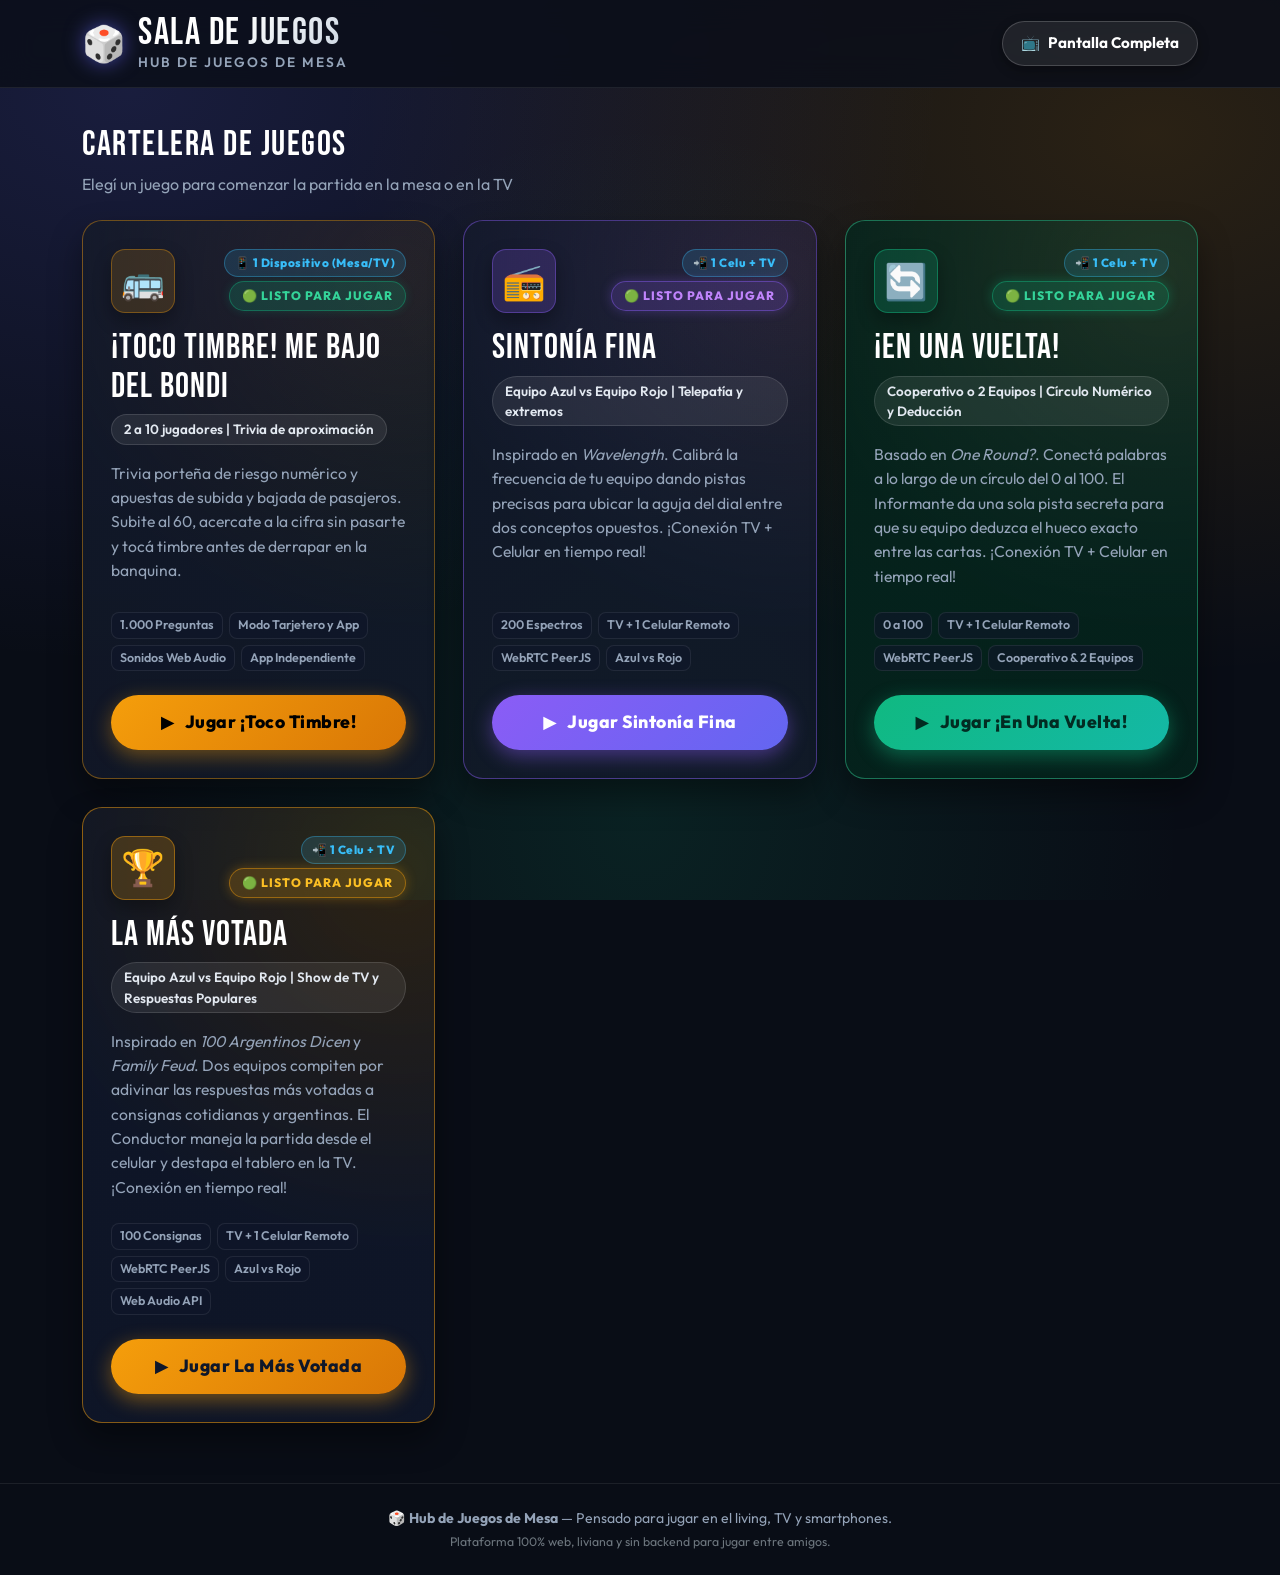
==== index.html @ 9febb474 "Agregar juego La Mas Votada al Hub" ====
<!DOCTYPE html>
<html lang="es">
<head>
  <meta charset="UTF-8">
  <meta name="viewport" content="width=device-width, initial-scale=1.0">
  <meta name="theme-color" content="#090d16">
  <meta name="description" content="Hub de Juegos de Mesa Digitales para jugar entre amigos y en pantalla de TV.">
  <title>🎲 Sala de Juegos | Hub de Juegos de Mesa</title>

  <!-- Google Fonts -->
  <link rel="preconnect" href="https://fonts.googleapis.com">
  <link rel="preconnect" href="https://fonts.gstatic.com" crossorigin>
  <link href="https://fonts.googleapis.com/css2?family=Bebas+Neue&family=Outfit:wght@400;500;600;700;800&display=swap" rel="stylesheet">

  <!-- Bootstrap 5.3 CSS -->
  <link href="https://cdn.jsdelivr.net/npm/bootstrap@5.3.3/dist/css/bootstrap.min.css" rel="stylesheet">

  <!-- Estilos del Hub -->
  <link rel="stylesheet" href="css/hub.css">
</head>
<body>

  <!-- ====================================================================
       BARRA SUPERIOR / LIVING TV HEADER
       ==================================================================== -->
  <header class="hub-header">
    <div class="container d-flex justify-content-between align-items-center">
      <div class="hub-brand">
        <span class="hub-brand-icon">🎲</span>
        <div>
          <h1 class="hub-title">SALA DE JUEGOS</h1>
          <p class="hub-subtitle">Hub de Juegos de Mesa</p>
        </div>
      </div>

      <div class="d-flex align-items-center gap-2">
        <button type="button" class="btn-tv-fullscreen" id="btnToggleFullscreen" title="Alternar Pantalla Completa para TV">
          <span id="fsIcon">📺</span>
          <span id="fsLabel" class="d-none d-sm-inline">Pantalla Completa</span>
        </button>
      </div>
    </div>
  </header>

  <!-- ====================================================================
       CONTENIDO PRINCIPAL
       ==================================================================== -->
  <main class="container">

    <!-- GRILLA DE JUEGOS (CARTELERA) -->
    <section class="games-section" aria-labelledby="gamesSectionTitle">
      <div class="section-header d-flex justify-content-between align-items-end">
        <div>
          <h2 class="section-title" id="gamesSectionTitle">CARTELERA DE JUEGOS</h2>
          <p class="section-subtitle">Elegí un juego para comenzar la partida en la mesa o en la TV</p>
        </div>
      </div>

      <div class="games-grid">
        <!-- TARJETA 1 (ACTIVO): ¡TOCO TIMBRE! -->
        <article class="game-card card-active">
          <div class="game-card-top">
            <div class="game-icon-badge" style="background: rgba(245, 158, 11, 0.15); border-color: rgba(245, 158, 11, 0.35);">
              🚌
            </div>
            <div class="d-flex flex-column align-items-end gap-1">
              <span class="modality-badge">📱 1 Dispositivo (Mesa/TV)</span>
              <span class="status-badge available">🟢 Listo para jugar</span>
            </div>
          </div>

          <h3 class="game-title">¡TOCO TIMBRE! ME BAJO DEL BONDI</h3>
          
          <div>
            <span class="game-meta-badge">2 a 10 jugadores | Trivia de aproximación</span>
          </div>

          <p class="game-desc">
            Trivia porteña de riesgo numérico y apuestas de subida y bajada de pasajeros. Subite al 60, acercate a la cifra sin pasarte y tocá timbre antes de derrapar en la banquina.
          </p>

          <div class="game-tags">
            <span class="game-tag">1.000 Preguntas</span>
            <span class="game-tag">Modo Tarjetero y App</span>
            <span class="game-tag">Sonidos Web Audio</span>
            <span class="game-tag">App Independiente</span>
          </div>

          <div class="mt-auto">
            <a href="toco-timbre/index.html" class="btn-game-action btn-play-primary" id="btnPlayTocoTimbre">
              <span>▶️</span>
              <span>Jugar ¡Toco Timbre!</span>
            </a>
          </div>
        </article>

        <!-- TARJETA 2 (ACTIVO): SINTONÍA FINA -->
        <article class="game-card card-active" style="border-color: rgba(139, 92, 246, 0.45); background: radial-gradient(circle at 90% 10%, rgba(139, 92, 246, 0.12) 0%, rgba(18, 25, 41, 0.85) 60%);">
          <div class="game-card-top">
            <div class="game-icon-badge" style="background: rgba(139, 92, 246, 0.2); border-color: rgba(139, 92, 246, 0.4);">
              📻
            </div>
            <div class="d-flex flex-column align-items-end gap-1">
              <span class="modality-badge">📲 1 Celu + TV</span>
              <span class="status-badge available" style="background: rgba(139, 92, 246, 0.2); color: #c084fc; border-color: rgba(139, 92, 246, 0.45); box-shadow: 0 0 12px rgba(139, 92, 246, 0.3);">🟢 Listo para jugar</span>
            </div>
          </div>

          <h3 class="game-title">SINTONÍA FINA</h3>

          <div>
            <span class="game-meta-badge">Equipo Azul vs Equipo Rojo | Telepatía y extremos</span>
          </div>

          <p class="game-desc">
            Inspirado en <em>Wavelength</em>. Calibrá la frecuencia de tu equipo dando pistas precisas para ubicar la aguja del dial entre dos conceptos opuestos. ¡Conexión TV + Celular en tiempo real!
          </p>

          <div class="game-tags">
            <span class="game-tag">200 Espectros</span>
            <span class="game-tag">TV + 1 Celular Remoto</span>
            <span class="game-tag">WebRTC PeerJS</span>
            <span class="game-tag">Azul vs Rojo</span>
          </div>

          <div class="mt-auto">
            <a href="sintonia-fina/index.html" class="btn-game-action btn-play-primary" style="background: linear-gradient(135deg, #8b5cf6, #6366f1); color: #fff; box-shadow: 0 6px 20px rgba(139, 92, 246, 0.45);">
              <span>▶️</span>
              <span>Jugar Sintonía Fina</span>
            </a>
          </div>
        </article>

        <!-- TARJETA 3 (ACTIVO): ¡EN UNA VUELTA! -->
        <article class="game-card card-active" style="border-color: rgba(52, 211, 153, 0.45); background: radial-gradient(circle at 90% 10%, rgba(16, 185, 129, 0.15) 0%, rgba(4, 36, 28, 0.85) 60%);">
          <div class="game-card-top">
            <div class="game-icon-badge" style="background: rgba(16, 185, 129, 0.2); border-color: rgba(16, 185, 129, 0.45);">
              🔄
            </div>
            <div class="d-flex flex-column align-items-end gap-1">
              <span class="modality-badge">📲 1 Celu + TV</span>
              <span class="status-badge available" style="background: rgba(16, 185, 129, 0.2); color: #34d399; border-color: rgba(16, 185, 129, 0.45); box-shadow: 0 0 12px rgba(16, 185, 129, 0.3);">🟢 Listo para jugar</span>
            </div>
          </div>

          <h3 class="game-title">¡EN UNA VUELTA!</h3>

          <div>
            <span class="game-meta-badge">Cooperativo o 2 Equipos | Círculo Numérico y Deducción</span>
          </div>

          <p class="game-desc">
            Basado en <em>One Round?</em>. Conectá palabras a lo largo de un círculo del 0 al 100. El Informante da una sola pista secreta para que su equipo deduzca el hueco exacto entre las cartas. ¡Conexión TV + Celular en tiempo real!
          </p>

          <div class="game-tags">
            <span class="game-tag">0 a 100</span>
            <span class="game-tag">TV + 1 Celular Remoto</span>
            <span class="game-tag">WebRTC PeerJS</span>
            <span class="game-tag">Cooperativo & 2 Equipos</span>
          </div>

          <div class="mt-auto">
            <a href="en-una-vuelta/index.html" class="btn-game-action btn-play-primary" style="background: linear-gradient(135deg, #10b981, #14b8a6); color: #022c22; box-shadow: 0 6px 20px rgba(16, 185, 129, 0.45);">
              <span>▶️</span>
              <span>Jugar ¡En Una Vuelta!</span>
            </a>
          </div>
        </article>

        <!-- TARJETA 4 (ACTIVO): LA MÁS VOTADA -->
        <article class="game-card card-active" style="border-color: rgba(245, 158, 11, 0.5); background: radial-gradient(circle at 90% 10%, rgba(245, 158, 11, 0.15) 0%, rgba(15, 23, 42, 0.88) 60%);">
          <div class="game-card-top">
            <div class="game-icon-badge" style="background: rgba(245, 158, 11, 0.2); border-color: rgba(245, 158, 11, 0.45);">
              🏆
            </div>
            <div class="d-flex flex-column align-items-end gap-1">
              <span class="modality-badge">📲 1 Celu + TV</span>
              <span class="status-badge available" style="background: rgba(245, 158, 11, 0.2); color: #fbbf24; border-color: rgba(245, 158, 11, 0.45); box-shadow: 0 0 12px rgba(245, 158, 11, 0.3);">🟢 Listo para jugar</span>
            </div>
          </div>

          <h3 class="game-title">LA MÁS VOTADA</h3>

          <div>
            <span class="game-meta-badge">Equipo Azul vs Equipo Rojo | Show de TV y Respuestas Populares</span>
          </div>

          <p class="game-desc">
            Inspirado en <em>100 Argentinos Dicen</em> y <em>Family Feud</em>. Dos equipos compiten por adivinar las respuestas más votadas a consignas cotidianas y argentinas. El Conductor maneja la partida desde el celular y destapa el tablero en la TV. ¡Conexión en tiempo real!
          </p>

          <div class="game-tags">
            <span class="game-tag">100 Consignas</span>
            <span class="game-tag">TV + 1 Celular Remoto</span>
            <span class="game-tag">WebRTC PeerJS</span>
            <span class="game-tag">Azul vs Rojo</span>
            <span class="game-tag">Web Audio API</span>
          </div>

          <div class="mt-auto">
            <a href="la-mas-votada/index.html" class="btn-game-action btn-play-primary" style="background: linear-gradient(135deg, #f59e0b, #d97706); color: #0f172a; font-weight: 800; box-shadow: 0 6px 20px rgba(245, 158, 11, 0.45);">
              <span>▶️</span>
              <span>Jugar La Más Votada</span>
            </a>
          </div>
        </article>
      </div>
    </section>
  </main>

  <!-- PIE DE PÁGINA -->
  <footer class="hub-footer text-center">
    <div class="container">
      <p class="mb-1">🎲 <strong>Hub de Juegos de Mesa</strong> &mdash; Pensado para jugar en el living, TV y smartphones.</p>
      <p class="text-secondary small mb-0">Plataforma 100% web, liviana y sin backend para jugar entre amigos.</p>
    </div>
  </footer>

  <!-- LÓGICA DE PANTALLA COMPLETA -->
  <script>
    (function() {
      'use strict';

      const btnToggleFs = document.getElementById('btnToggleFullscreen');
      const fsIcon = document.getElementById('fsIcon');
      const fsLabel = document.getElementById('fsLabel');

      function isFullscreen() {
        return !!(
          document.fullscreenElement ||
          document.webkitFullscreenElement ||
          document.mozFullScreenElement ||
          document.msFullscreenElement
        );
      }

      function toggleFullscreen() {
        if (!isFullscreen()) {
          const docEl = document.documentElement;
          if (docEl.requestFullscreen) {
            docEl.requestFullscreen().catch(() => {});
          } else if (docEl.webkitRequestFullscreen) {
            docEl.webkitRequestFullscreen();
          } else if (docEl.msRequestFullscreen) {
            docEl.msRequestFullscreen();
          }
        } else {
          if (document.exitFullscreen) {
            document.exitFullscreen().catch(() => {});
          } else if (document.webkitExitFullscreen) {
            docEl.webkitExitFullscreen();
          } else if (document.msExitFullscreen) {
            docEl.msExitFullscreen();
          }
        }
      }

      function updateFullscreenUI() {
        const inFs = isFullscreen();
        if (fsIcon) fsIcon.textContent = inFs ? '🪟' : '📺';
        if (fsLabel) fsLabel.textContent = inFs ? 'Salir' : 'Pantalla Completa';
        if (btnToggleFs) btnToggleFs.title = inFs ? 'Salir de Pantalla Completa' : 'Alternar Pantalla Completa para TV';
      }

      if (btnToggleFs) {
        btnToggleFs.addEventListener('click', toggleFullscreen);
      }

      document.addEventListener('fullscreenchange', updateFullscreenUI);
      document.addEventListener('webkitfullscreenchange', updateFullscreenUI);
      document.addEventListener('mozfullscreenchange', updateFullscreenUI);
      document.addEventListener('MSFullscreenChange', updateFullscreenUI);
    })();
  </script>
</body>
</html>
---- css/hub.css ----
/* ==========================================================================
   HUB DE JUEGOS DE MESA - NOCHE DE JUEGOS / LIVING TV STYLES
   ========================================================================== */

:root {
  --hub-bg: #090d16;
  --hub-bg-card: rgba(18, 25, 41, 0.78);
  --hub-bg-card-hover: rgba(28, 38, 62, 0.88);
  --hub-card-border: rgba(99, 102, 241, 0.22);
  --hub-card-border-active: rgba(245, 158, 11, 0.5);

  --hub-text-main: #f8fafc;
  --hub-text-muted: #94a3b8;
  --hub-text-highlight: #38bdf8;

  --hub-primary: #6366f1;
  --hub-primary-glow: rgba(99, 102, 241, 0.35);
  --hub-accent-gold: #f59e0b;
  --hub-accent-gold-glow: rgba(245, 158, 11, 0.3);
  --hub-accent-green: #10b981;
  --hub-accent-green-glow: rgba(16, 185, 129, 0.3);

  --font-family: 'Outfit', system-ui, -apple-system, sans-serif;
  --font-display: 'Bebas Neue', cursive, sans-serif;

  --radius-lg: 20px;
  --radius-md: 14px;
  --radius-sm: 8px;
  --radius-pill: 9999px;
  
  --transition-smooth: all 0.25s cubic-bezier(0.4, 0, 0.2, 1);
}

*, *::before, *::after {
  box-sizing: border-box;
}

body {
  margin: 0;
  padding: 0;
  font-family: var(--font-family);
  background-color: var(--hub-bg);
  background-image: 
    radial-gradient(at 10% 10%, rgba(99, 102, 241, 0.18) 0px, transparent 50%),
    radial-gradient(at 90% 15%, rgba(245, 158, 11, 0.14) 0px, transparent 50%),
    radial-gradient(at 50% 90%, rgba(16, 185, 129, 0.12) 0px, transparent 60%);
  background-attachment: fixed;
  color: var(--hub-text-main);
  min-height: 100vh;
  display: flex;
  flex-direction: column;
  -webkit-font-smoothing: antialiased;
}

/* ==========================================================================
   HEADER / LIVING TV BAR
   ========================================================================== */
.hub-header {
  background: rgba(11, 15, 25, 0.85);
  backdrop-filter: blur(16px);
  -webkit-backdrop-filter: blur(16px);
  border-bottom: 1px solid rgba(255, 255, 255, 0.08);
  position: sticky;
  top: 0;
  z-index: 1000;
  padding: 14px 0;
}

.hub-brand {
  display: flex;
  align-items: center;
  gap: 12px;
  text-decoration: none;
  color: inherit;
}

.hub-brand-icon {
  font-size: 2.2rem;
  line-height: 1;
  filter: drop-shadow(0 0 10px rgba(99, 102, 241, 0.6));
  animation: floatIcon 3s ease-in-out infinite alternate;
}

@keyframes floatIcon {
  from { transform: translateY(0); }
  to { transform: translateY(-3px); }
}

.hub-title {
  font-family: var(--font-display);
  font-size: clamp(1.8rem, 4vw, 2.4rem);
  letter-spacing: 1.5px;
  margin: 0;
  line-height: 1;
  background: linear-gradient(135deg, #ffffff 40%, #cbd5e1 100%);
  -webkit-background-clip: text;
  -webkit-text-fill-color: transparent;
}

.hub-subtitle {
  font-size: 0.85rem;
  color: var(--hub-text-muted);
  text-transform: uppercase;
  letter-spacing: 2px;
  font-weight: 600;
  margin: 0;
}

/* Botón Pantalla Completa */
.btn-tv-fullscreen {
  background: rgba(255, 255, 255, 0.08);
  color: #fff;
  border: 1px solid rgba(255, 255, 255, 0.18);
  border-radius: var(--radius-pill);
  padding: 10px 18px;
  font-size: 0.95rem;
  font-weight: 700;
  display: inline-flex;
  align-items: center;
  gap: 8px;
  cursor: pointer;
  transition: var(--transition-smooth);
  box-shadow: 0 4px 12px rgba(0, 0, 0, 0.3);
}

.btn-tv-fullscreen:hover {
  background: rgba(99, 102, 241, 0.25);
  border-color: var(--hub-primary);
  box-shadow: 0 0 18px var(--hub-primary-glow);
  transform: translateY(-1px);
  color: #fff;
}

.btn-tv-fullscreen:active {
  transform: scale(0.97);
}

/* ==========================================================================
   CARTELERA DE JUEGOS (GRILLA)
   ========================================================================== */
.games-section {
  margin-top: 36px;
}

.section-header {
  margin-bottom: 24px;
}

.section-title {
  font-family: var(--font-display);
  font-size: 2.2rem;
  letter-spacing: 1.5px;
  margin: 0 0 6px 0;
  color: #fff;
}

.section-subtitle {
  color: var(--hub-text-muted);
  font-size: 1rem;
  margin: 0;
}

.games-grid {
  display: grid;
  grid-template-columns: repeat(auto-fit, minmax(320px, 1fr));
  gap: 28px;
  margin-bottom: 60px;
}

/* Tarjeta de Juego */
.game-card {
  background: var(--hub-bg-card);
  border: 1px solid var(--hub-card-border);
  border-radius: var(--radius-lg);
  padding: 28px;
  display: flex;
  flex-direction: column;
  position: relative;
  overflow: hidden;
  transition: var(--transition-smooth);
  box-shadow: 0 16px 32px rgba(0, 0, 0, 0.4);
}

.game-card:hover {
  transform: translateY(-6px);
  background: var(--hub-bg-card-hover);
  border-color: rgba(99, 102, 241, 0.45);
  box-shadow: 0 24px 48px rgba(0, 0, 0, 0.6), 0 0 25px rgba(99, 102, 241, 0.15);
}

/* Tarjeta Activa (Toco Timbre) */
.game-card.card-active {
  border-color: rgba(245, 158, 11, 0.4);
  background: radial-gradient(circle at 90% 10%, rgba(245, 158, 11, 0.08) 0%, rgba(18, 25, 41, 0.85) 60%);
}

.game-card.card-active:hover {
  border-color: var(--hub-accent-gold);
  box-shadow: 0 24px 48px rgba(0, 0, 0, 0.6), 0 0 30px var(--hub-accent-gold-glow);
}

.game-card-top {
  display: flex;
  justify-content: space-between;
  align-items: flex-start;
  margin-bottom: 16px;
}

.game-icon-badge {
  width: 64px;
  height: 64px;
  border-radius: var(--radius-md);
  background: rgba(255, 255, 255, 0.06);
  border: 1px solid rgba(255, 255, 255, 0.12);
  display: flex;
  align-items: center;
  justify-content: center;
  font-size: 2.2rem;
  box-shadow: 0 8px 18px rgba(0, 0, 0, 0.3);
}

.status-badge {
  font-size: 0.76rem;
  font-weight: 800;
  text-transform: uppercase;
  letter-spacing: 1px;
  padding: 5px 12px;
  border-radius: var(--radius-pill);
}

.modality-badge {
  font-size: 0.74rem;
  font-weight: 800;
  letter-spacing: 0.5px;
  padding: 4px 10px;
  border-radius: var(--radius-pill);
  background: rgba(56, 189, 248, 0.15);
  color: #38bdf8;
  border: 1px solid rgba(56, 189, 248, 0.35);
  display: inline-flex;
  align-items: center;
  gap: 4px;
}

.status-badge.available {
  background: rgba(16, 185, 129, 0.2);
  color: #34d399;
  border: 1px solid rgba(16, 185, 129, 0.4);
  box-shadow: 0 0 10px rgba(16, 185, 129, 0.2);
}

.status-badge.coming-soon {
  background: rgba(148, 163, 184, 0.15);
  color: #cbd5e1;
  border: 1px solid rgba(148, 163, 184, 0.3);
}

.game-title {
  font-family: var(--font-display);
  font-size: 2.2rem;
  letter-spacing: 1px;
  line-height: 1.1;
  margin: 0 0 8px 0;
  color: #ffffff;
}

.game-meta-badge {
  display: inline-block;
  background: rgba(255, 255, 255, 0.08);
  border: 1px solid rgba(255, 255, 255, 0.12);
  color: #e2e8f0;
  border-radius: var(--radius-pill);
  padding: 4px 12px;
  font-size: 0.84rem;
  font-weight: 600;
  margin-bottom: 16px;
}

.game-desc {
  color: var(--hub-text-muted);
  font-size: 0.98rem;
  line-height: 1.55;
  margin-bottom: 24px;
  flex: 1;
}

.game-tags {
  display: flex;
  flex-wrap: wrap;
  gap: 6px;
  margin-bottom: 24px;
}

.game-tag {
  background: rgba(15, 23, 42, 0.6);
  border: 1px solid rgba(255, 255, 255, 0.08);
  border-radius: var(--radius-sm);
  padding: 3px 8px;
  font-size: 0.78rem;
  color: #94a3b8;
  font-weight: 600;
}

/* Botones principales de acción en tarjeta */
.btn-game-action {
  width: 100%;
  padding: 14px 24px;
  border-radius: var(--radius-pill);
  font-size: 1.1rem;
  font-weight: 800;
  text-decoration: none;
  display: inline-flex;
  align-items: center;
  justify-content: center;
  gap: 10px;
  cursor: pointer;
  transition: var(--transition-smooth);
  letter-spacing: 0.5px;
}

.btn-game-action.btn-play-primary {
  background: linear-gradient(135deg, #f59e0b, #d97706);
  color: #000;
  border: none;
  box-shadow: 0 6px 20px rgba(245, 158, 11, 0.4);
}

.btn-game-action.btn-play-primary:hover {
  background: linear-gradient(135deg, #fbbf24, #f59e0b);
  box-shadow: 0 8px 28px rgba(245, 158, 11, 0.6);
  color: #000;
  transform: translateY(-2px);
}

.btn-game-action.btn-play-secondary {
  background: rgba(255, 255, 255, 0.08);
  color: #cbd5e1;
  border: 1px solid rgba(255, 255, 255, 0.2);
}

.btn-game-action.btn-play-secondary:hover {
  background: rgba(255, 255, 255, 0.16);
  color: #fff;
  border-color: rgba(255, 255, 255, 0.4);
  transform: translateY(-2px);
}

/* ==========================================================================
   FOOTER
   ========================================================================== */
.hub-footer {
  margin-top: auto;
  padding: 24px 0;
  border-top: 1px solid rgba(255, 255, 255, 0.08);
  color: var(--hub-text-muted);
  font-size: 0.88rem;
}

/* ==========================================================================
   ADAPTACIONES PARA TV Y DISPOSITIVOS GRANDES
   ========================================================================== */
@media (min-width: 1400px) {
  body {
    font-size: 18px;
  }
  .hub-title {
    font-size: 3rem;
  }
  .game-title {
    font-size: 2.6rem;
  }
  .btn-game-action {
    padding: 16px 28px;
    font-size: 1.25rem;
  }
}

/* Pantalla completa activa */
:fullscreen body, :-webkit-full-screen body {
  background-size: cover;
}
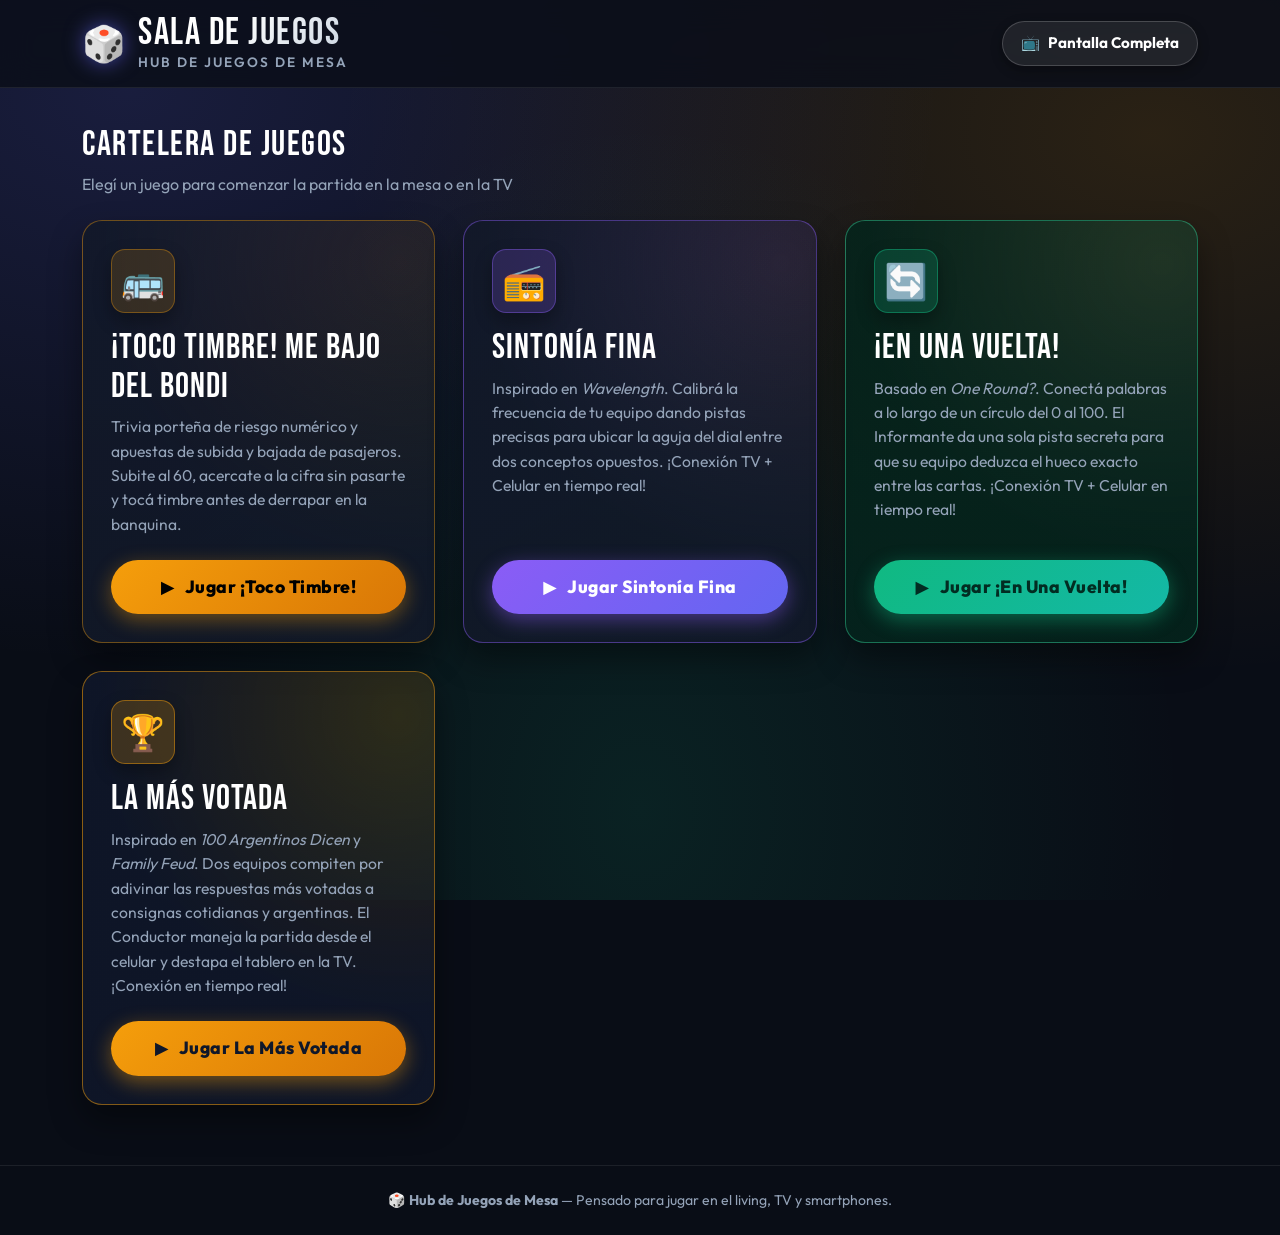
==== commit 3ee1e1c6: "Limpiar cards del Hub y cerrar huecos consecutivos en En Una Vuelta" ====
--- a/index.html
+++ b/index.html
@@ -63,28 +63,13 @@
             <div class="game-icon-badge" style="background: rgba(245, 158, 11, 0.15); border-color: rgba(245, 158, 11, 0.35);">
               🚌
             </div>
-            <div class="d-flex flex-column align-items-end gap-1">
-              <span class="modality-badge">📱 1 Dispositivo (Mesa/TV)</span>
-              <span class="status-badge available">🟢 Listo para jugar</span>
-            </div>
           </div>
 
           <h3 class="game-title">¡TOCO TIMBRE! ME BAJO DEL BONDI</h3>
-          
-          <div>
-            <span class="game-meta-badge">2 a 10 jugadores | Trivia de aproximación</span>
-          </div>
 
           <p class="game-desc">
             Trivia porteña de riesgo numérico y apuestas de subida y bajada de pasajeros. Subite al 60, acercate a la cifra sin pasarte y tocá timbre antes de derrapar en la banquina.
           </p>
-
-          <div class="game-tags">
-            <span class="game-tag">1.000 Preguntas</span>
-            <span class="game-tag">Modo Tarjetero y App</span>
-            <span class="game-tag">Sonidos Web Audio</span>
-            <span class="game-tag">App Independiente</span>
-          </div>
 
           <div class="mt-auto">
             <a href="toco-timbre/index.html" class="btn-game-action btn-play-primary" id="btnPlayTocoTimbre">
@@ -100,28 +85,13 @@
             <div class="game-icon-badge" style="background: rgba(139, 92, 246, 0.2); border-color: rgba(139, 92, 246, 0.4);">
               📻
             </div>
-            <div class="d-flex flex-column align-items-end gap-1">
-              <span class="modality-badge">📲 1 Celu + TV</span>
-              <span class="status-badge available" style="background: rgba(139, 92, 246, 0.2); color: #c084fc; border-color: rgba(139, 92, 246, 0.45); box-shadow: 0 0 12px rgba(139, 92, 246, 0.3);">🟢 Listo para jugar</span>
-            </div>
           </div>
 
           <h3 class="game-title">SINTONÍA FINA</h3>
 
-          <div>
-            <span class="game-meta-badge">Equipo Azul vs Equipo Rojo | Telepatía y extremos</span>
-          </div>
-
           <p class="game-desc">
             Inspirado en <em>Wavelength</em>. Calibrá la frecuencia de tu equipo dando pistas precisas para ubicar la aguja del dial entre dos conceptos opuestos. ¡Conexión TV + Celular en tiempo real!
           </p>
-
-          <div class="game-tags">
-            <span class="game-tag">200 Espectros</span>
-            <span class="game-tag">TV + 1 Celular Remoto</span>
-            <span class="game-tag">WebRTC PeerJS</span>
-            <span class="game-tag">Azul vs Rojo</span>
-          </div>
 
           <div class="mt-auto">
             <a href="sintonia-fina/index.html" class="btn-game-action btn-play-primary" style="background: linear-gradient(135deg, #8b5cf6, #6366f1); color: #fff; box-shadow: 0 6px 20px rgba(139, 92, 246, 0.45);">
@@ -137,28 +107,13 @@
             <div class="game-icon-badge" style="background: rgba(16, 185, 129, 0.2); border-color: rgba(16, 185, 129, 0.45);">
               🔄
             </div>
-            <div class="d-flex flex-column align-items-end gap-1">
-              <span class="modality-badge">📲 1 Celu + TV</span>
-              <span class="status-badge available" style="background: rgba(16, 185, 129, 0.2); color: #34d399; border-color: rgba(16, 185, 129, 0.45); box-shadow: 0 0 12px rgba(16, 185, 129, 0.3);">🟢 Listo para jugar</span>
-            </div>
           </div>
 
           <h3 class="game-title">¡EN UNA VUELTA!</h3>
 
-          <div>
-            <span class="game-meta-badge">Cooperativo o 2 Equipos | Círculo Numérico y Deducción</span>
-          </div>
-
           <p class="game-desc">
             Basado en <em>One Round?</em>. Conectá palabras a lo largo de un círculo del 0 al 100. El Informante da una sola pista secreta para que su equipo deduzca el hueco exacto entre las cartas. ¡Conexión TV + Celular en tiempo real!
           </p>
-
-          <div class="game-tags">
-            <span class="game-tag">0 a 100</span>
-            <span class="game-tag">TV + 1 Celular Remoto</span>
-            <span class="game-tag">WebRTC PeerJS</span>
-            <span class="game-tag">Cooperativo & 2 Equipos</span>
-          </div>
 
           <div class="mt-auto">
             <a href="en-una-vuelta/index.html" class="btn-game-action btn-play-primary" style="background: linear-gradient(135deg, #10b981, #14b8a6); color: #022c22; box-shadow: 0 6px 20px rgba(16, 185, 129, 0.45);">
@@ -174,29 +129,13 @@
             <div class="game-icon-badge" style="background: rgba(245, 158, 11, 0.2); border-color: rgba(245, 158, 11, 0.45);">
               🏆
             </div>
-            <div class="d-flex flex-column align-items-end gap-1">
-              <span class="modality-badge">📲 1 Celu + TV</span>
-              <span class="status-badge available" style="background: rgba(245, 158, 11, 0.2); color: #fbbf24; border-color: rgba(245, 158, 11, 0.45); box-shadow: 0 0 12px rgba(245, 158, 11, 0.3);">🟢 Listo para jugar</span>
-            </div>
           </div>
 
           <h3 class="game-title">LA MÁS VOTADA</h3>
 
-          <div>
-            <span class="game-meta-badge">Equipo Azul vs Equipo Rojo | Show de TV y Respuestas Populares</span>
-          </div>
-
           <p class="game-desc">
             Inspirado en <em>100 Argentinos Dicen</em> y <em>Family Feud</em>. Dos equipos compiten por adivinar las respuestas más votadas a consignas cotidianas y argentinas. El Conductor maneja la partida desde el celular y destapa el tablero en la TV. ¡Conexión en tiempo real!
           </p>
-
-          <div class="game-tags">
-            <span class="game-tag">100 Consignas</span>
-            <span class="game-tag">TV + 1 Celular Remoto</span>
-            <span class="game-tag">WebRTC PeerJS</span>
-            <span class="game-tag">Azul vs Rojo</span>
-            <span class="game-tag">Web Audio API</span>
-          </div>
 
           <div class="mt-auto">
             <a href="la-mas-votada/index.html" class="btn-game-action btn-play-primary" style="background: linear-gradient(135deg, #f59e0b, #d97706); color: #0f172a; font-weight: 800; box-shadow: 0 6px 20px rgba(245, 158, 11, 0.45);">
@@ -212,8 +151,7 @@
   <!-- PIE DE PÁGINA -->
   <footer class="hub-footer text-center">
     <div class="container">
-      <p class="mb-1">🎲 <strong>Hub de Juegos de Mesa</strong> &mdash; Pensado para jugar en el living, TV y smartphones.</p>
-      <p class="text-secondary small mb-0">Plataforma 100% web, liviana y sin backend para jugar entre amigos.</p>
+      <p class="mb-0">🎲 <strong>Hub de Juegos de Mesa</strong> &mdash; Pensado para jugar en el living, TV y smartphones.</p>
     </div>
   </footer>
 
--- a/css/hub.css
+++ b/css/hub.css
@@ -219,42 +219,6 @@
   box-shadow: 0 8px 18px rgba(0, 0, 0, 0.3);
 }
 
-.status-badge {
-  font-size: 0.76rem;
-  font-weight: 800;
-  text-transform: uppercase;
-  letter-spacing: 1px;
-  padding: 5px 12px;
-  border-radius: var(--radius-pill);
-}
-
-.modality-badge {
-  font-size: 0.74rem;
-  font-weight: 800;
-  letter-spacing: 0.5px;
-  padding: 4px 10px;
-  border-radius: var(--radius-pill);
-  background: rgba(56, 189, 248, 0.15);
-  color: #38bdf8;
-  border: 1px solid rgba(56, 189, 248, 0.35);
-  display: inline-flex;
-  align-items: center;
-  gap: 4px;
-}
-
-.status-badge.available {
-  background: rgba(16, 185, 129, 0.2);
-  color: #34d399;
-  border: 1px solid rgba(16, 185, 129, 0.4);
-  box-shadow: 0 0 10px rgba(16, 185, 129, 0.2);
-}
-
-.status-badge.coming-soon {
-  background: rgba(148, 163, 184, 0.15);
-  color: #cbd5e1;
-  border: 1px solid rgba(148, 163, 184, 0.3);
-}
-
 .game-title {
   font-family: var(--font-display);
   font-size: 2.2rem;
@@ -264,41 +228,12 @@
   color: #ffffff;
 }
 
-.game-meta-badge {
-  display: inline-block;
-  background: rgba(255, 255, 255, 0.08);
-  border: 1px solid rgba(255, 255, 255, 0.12);
-  color: #e2e8f0;
-  border-radius: var(--radius-pill);
-  padding: 4px 12px;
-  font-size: 0.84rem;
-  font-weight: 600;
-  margin-bottom: 16px;
-}
-
 .game-desc {
   color: var(--hub-text-muted);
   font-size: 0.98rem;
   line-height: 1.55;
   margin-bottom: 24px;
   flex: 1;
-}
-
-.game-tags {
-  display: flex;
-  flex-wrap: wrap;
-  gap: 6px;
-  margin-bottom: 24px;
-}
-
-.game-tag {
-  background: rgba(15, 23, 42, 0.6);
-  border: 1px solid rgba(255, 255, 255, 0.08);
-  border-radius: var(--radius-sm);
-  padding: 3px 8px;
-  font-size: 0.78rem;
-  color: #94a3b8;
-  font-weight: 600;
 }
 
 /* Botones principales de acción en tarjeta */
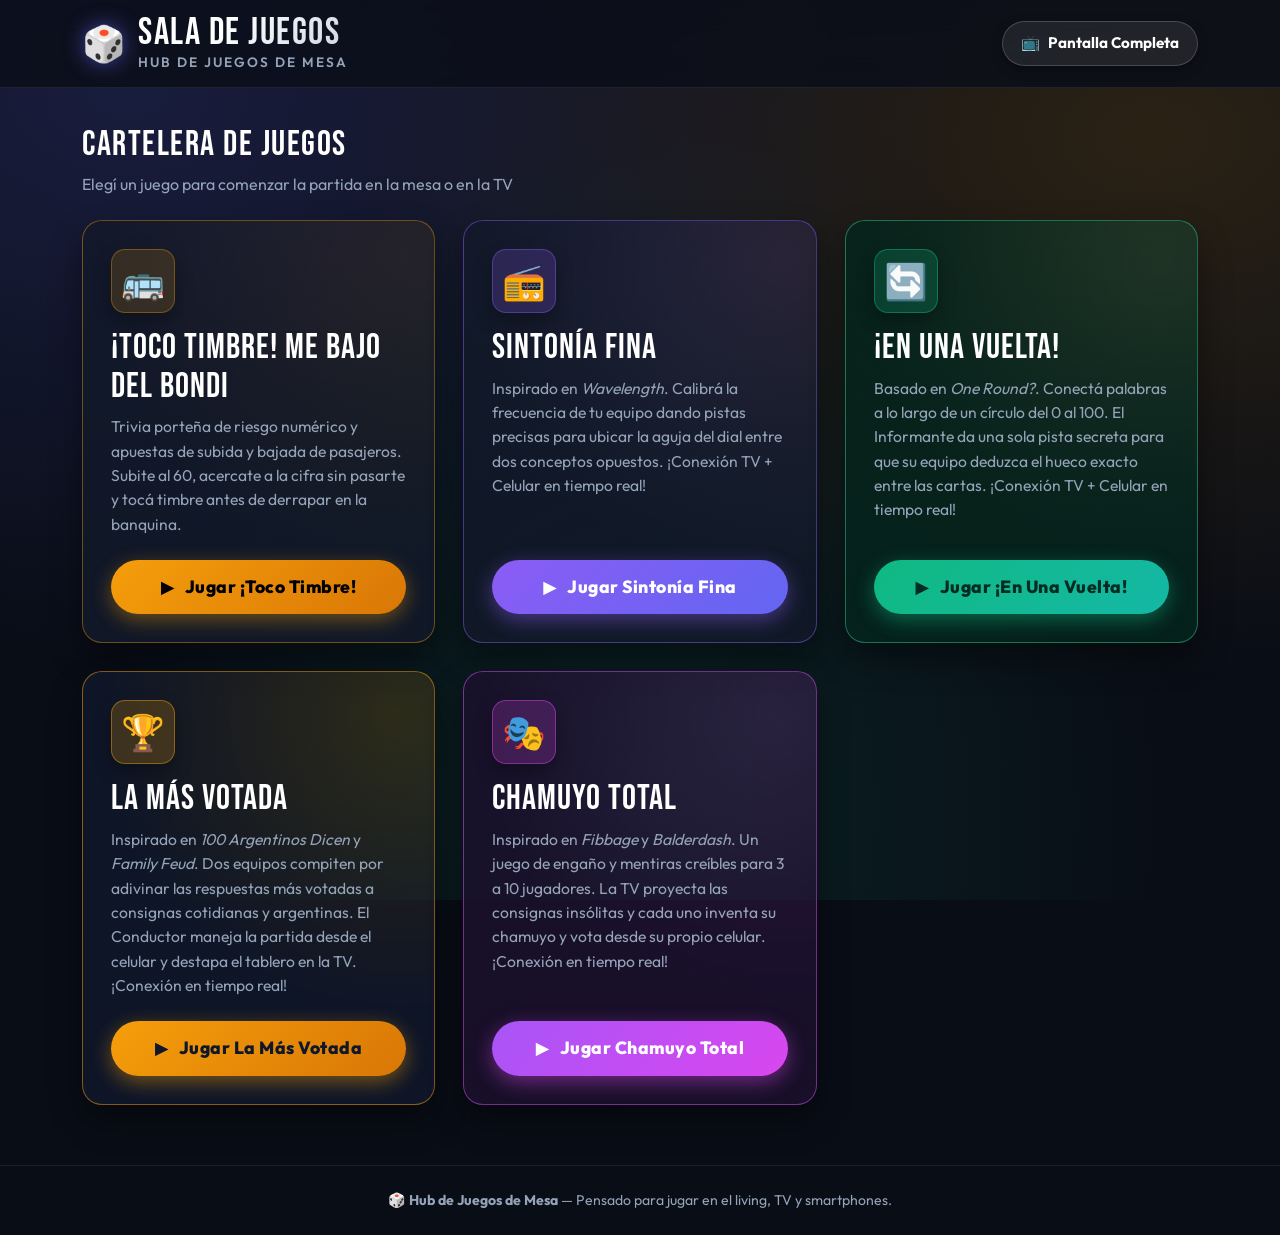
==== commit 5bb92adf: "Agregar juego multi-celular Chamuyo Total al Hub" ====
--- a/index.html
+++ b/index.html
@@ -141,6 +141,28 @@
             <a href="la-mas-votada/index.html" class="btn-game-action btn-play-primary" style="background: linear-gradient(135deg, #f59e0b, #d97706); color: #0f172a; font-weight: 800; box-shadow: 0 6px 20px rgba(245, 158, 11, 0.45);">
               <span>▶️</span>
               <span>Jugar La Más Votada</span>
+            </a>
+          </div>
+        </article>
+
+        <!-- TARJETA 5 (ACTIVO): CHAMUYO TOTAL -->
+        <article class="game-card card-active" style="border-color: rgba(217, 70, 239, 0.5); background: radial-gradient(circle at 90% 10%, rgba(217, 70, 239, 0.15) 0%, rgba(26, 16, 44, 0.88) 60%);">
+          <div class="game-card-top">
+            <div class="game-icon-badge" style="background: rgba(217, 70, 239, 0.2); border-color: rgba(217, 70, 239, 0.45);">
+              🎭
+            </div>
+          </div>
+
+          <h3 class="game-title">CHAMUYO TOTAL</h3>
+
+          <p class="game-desc">
+            Inspirado en <em>Fibbage</em> y <em>Balderdash</em>. Un juego de engaño y mentiras creíbles para 3 a 10 jugadores. La TV proyecta las consignas insólitas y cada uno inventa su chamuyo y vota desde su propio celular. ¡Conexión en tiempo real!
+          </p>
+
+          <div class="mt-auto">
+            <a href="chamuyo-total/index.html" class="btn-game-action btn-play-primary" style="background: linear-gradient(135deg, #a855f7, #d946ef); color: #ffffff; font-weight: 800; box-shadow: 0 6px 20px rgba(217, 70, 239, 0.45);">
+              <span>▶️</span>
+              <span>Jugar Chamuyo Total</span>
             </a>
           </div>
         </article>
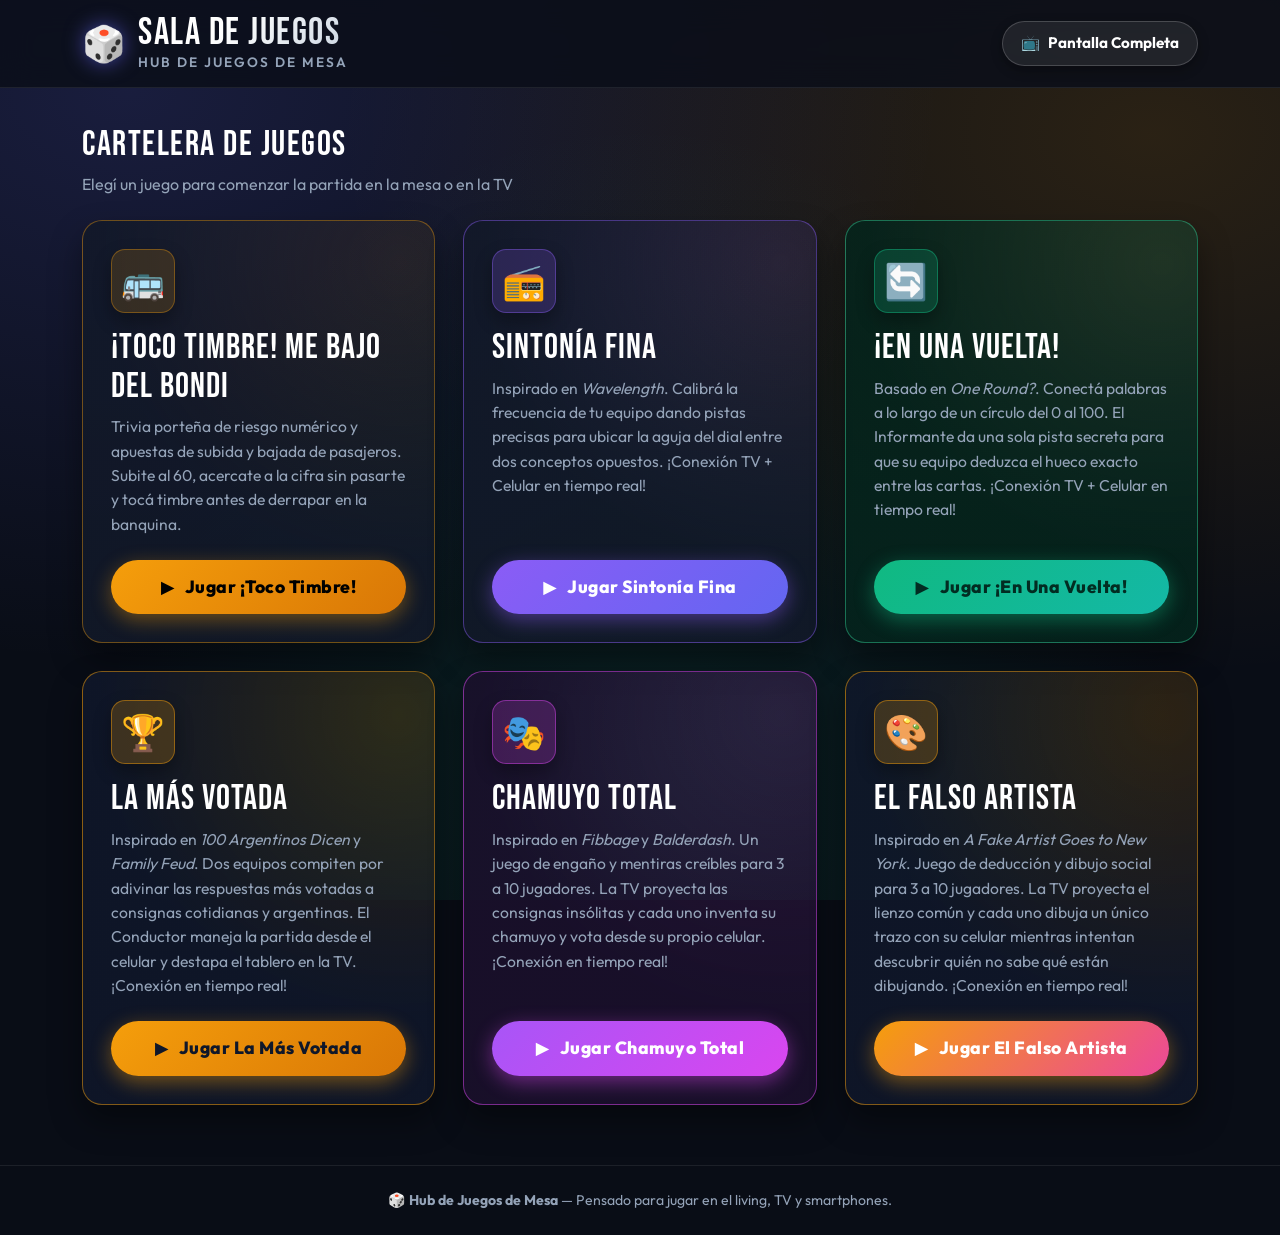
==== commit 2b1e9f16: "Agregar juego multi-celular El Falso Artista en HubGames" ====
--- a/index.html
+++ b/index.html
@@ -163,6 +163,28 @@
             <a href="chamuyo-total/index.html" class="btn-game-action btn-play-primary" style="background: linear-gradient(135deg, #a855f7, #d946ef); color: #ffffff; font-weight: 800; box-shadow: 0 6px 20px rgba(217, 70, 239, 0.45);">
               <span>▶️</span>
               <span>Jugar Chamuyo Total</span>
+            </a>
+          </div>
+        </article>
+
+        <!-- TARJETA 6 (ACTIVO): EL FALSO ARTISTA -->
+        <article class="game-card card-active" style="border-color: rgba(245, 158, 11, 0.5); background: radial-gradient(circle at 90% 10%, rgba(245, 158, 11, 0.15) 0%, rgba(15, 23, 42, 0.88) 60%);">
+          <div class="game-card-top">
+            <div class="game-icon-badge" style="background: rgba(245, 158, 11, 0.2); border-color: rgba(245, 158, 11, 0.45);">
+              🎨
+            </div>
+          </div>
+
+          <h3 class="game-title">EL FALSO ARTISTA</h3>
+
+          <p class="game-desc">
+            Inspirado en <em>A Fake Artist Goes to New York</em>. Juego de deducción y dibujo social para 3 a 10 jugadores. La TV proyecta el lienzo común y cada uno dibuja un único trazo con su celular mientras intentan descubrir quién no sabe qué están dibujando. ¡Conexión en tiempo real!
+          </p>
+
+          <div class="mt-auto">
+            <a href="falso-artista/index.html" class="btn-game-action btn-play-primary" style="background: linear-gradient(135deg, #f59e0b, #ec4899); color: #ffffff; font-weight: 800; box-shadow: 0 6px 20px rgba(245, 158, 11, 0.45);">
+              <span>▶️</span>
+              <span>Jugar El Falso Artista</span>
             </a>
           </div>
         </article>
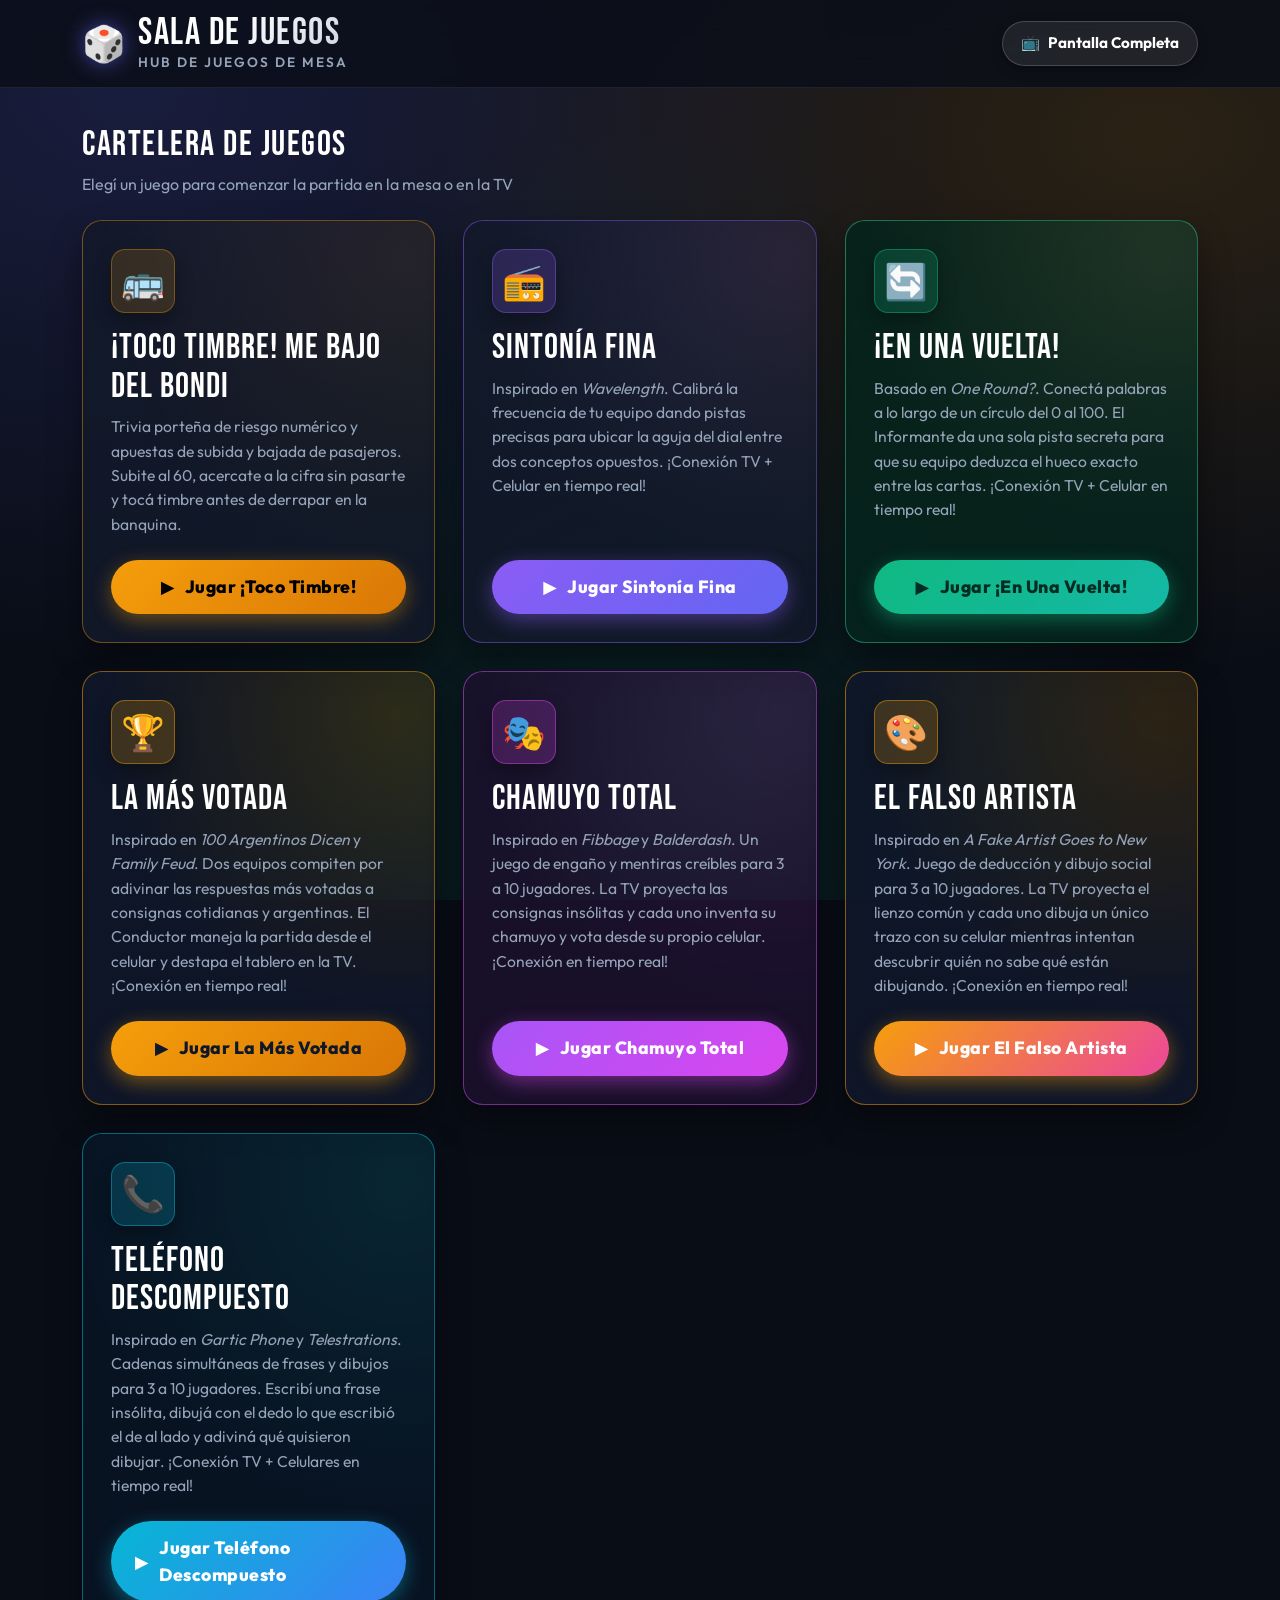
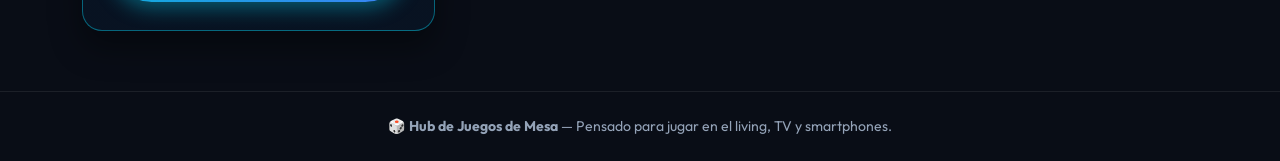
==== commit 894b0157: "Agregar juego multi-celular Telefono Descompuesto en HubGames" ====
--- a/index.html
+++ b/index.html
@@ -185,6 +185,28 @@
             <a href="falso-artista/index.html" class="btn-game-action btn-play-primary" style="background: linear-gradient(135deg, #f59e0b, #ec4899); color: #ffffff; font-weight: 800; box-shadow: 0 6px 20px rgba(245, 158, 11, 0.45);">
               <span>▶️</span>
               <span>Jugar El Falso Artista</span>
+            </a>
+          </div>
+        </article>
+
+        <!-- TARJETA 7 (ACTIVO): TELÉFONO DESCOMPUESTO -->
+        <article class="game-card card-active" style="border-color: rgba(6, 182, 212, 0.5); background: radial-gradient(circle at 90% 10%, rgba(6, 182, 212, 0.15) 0%, rgba(8, 20, 36, 0.88) 60%);">
+          <div class="game-card-top">
+            <div class="game-icon-badge" style="background: rgba(6, 182, 212, 0.2); border-color: rgba(6, 182, 212, 0.45);">
+              📞
+            </div>
+          </div>
+
+          <h3 class="game-title">TELÉFONO DESCOMPUESTO</h3>
+
+          <p class="game-desc">
+            Inspirado en <em>Gartic Phone</em> y <em>Telestrations</em>. Cadenas simultáneas de frases y dibujos para 3 a 10 jugadores. Escribí una frase insólita, dibujá con el dedo lo que escribió el de al lado y adiviná qué quisieron dibujar. ¡Conexión TV + Celulares en tiempo real!
+          </p>
+
+          <div class="mt-auto">
+            <a href="telefono-descompuesto/index.html" class="btn-game-action btn-play-primary" style="background: linear-gradient(135deg, #06b6d4, #3b82f6); color: #ffffff; font-weight: 800; box-shadow: 0 6px 20px rgba(6, 182, 212, 0.45);">
+              <span>▶️</span>
+              <span>Jugar Teléfono Descompuesto</span>
             </a>
           </div>
         </article>
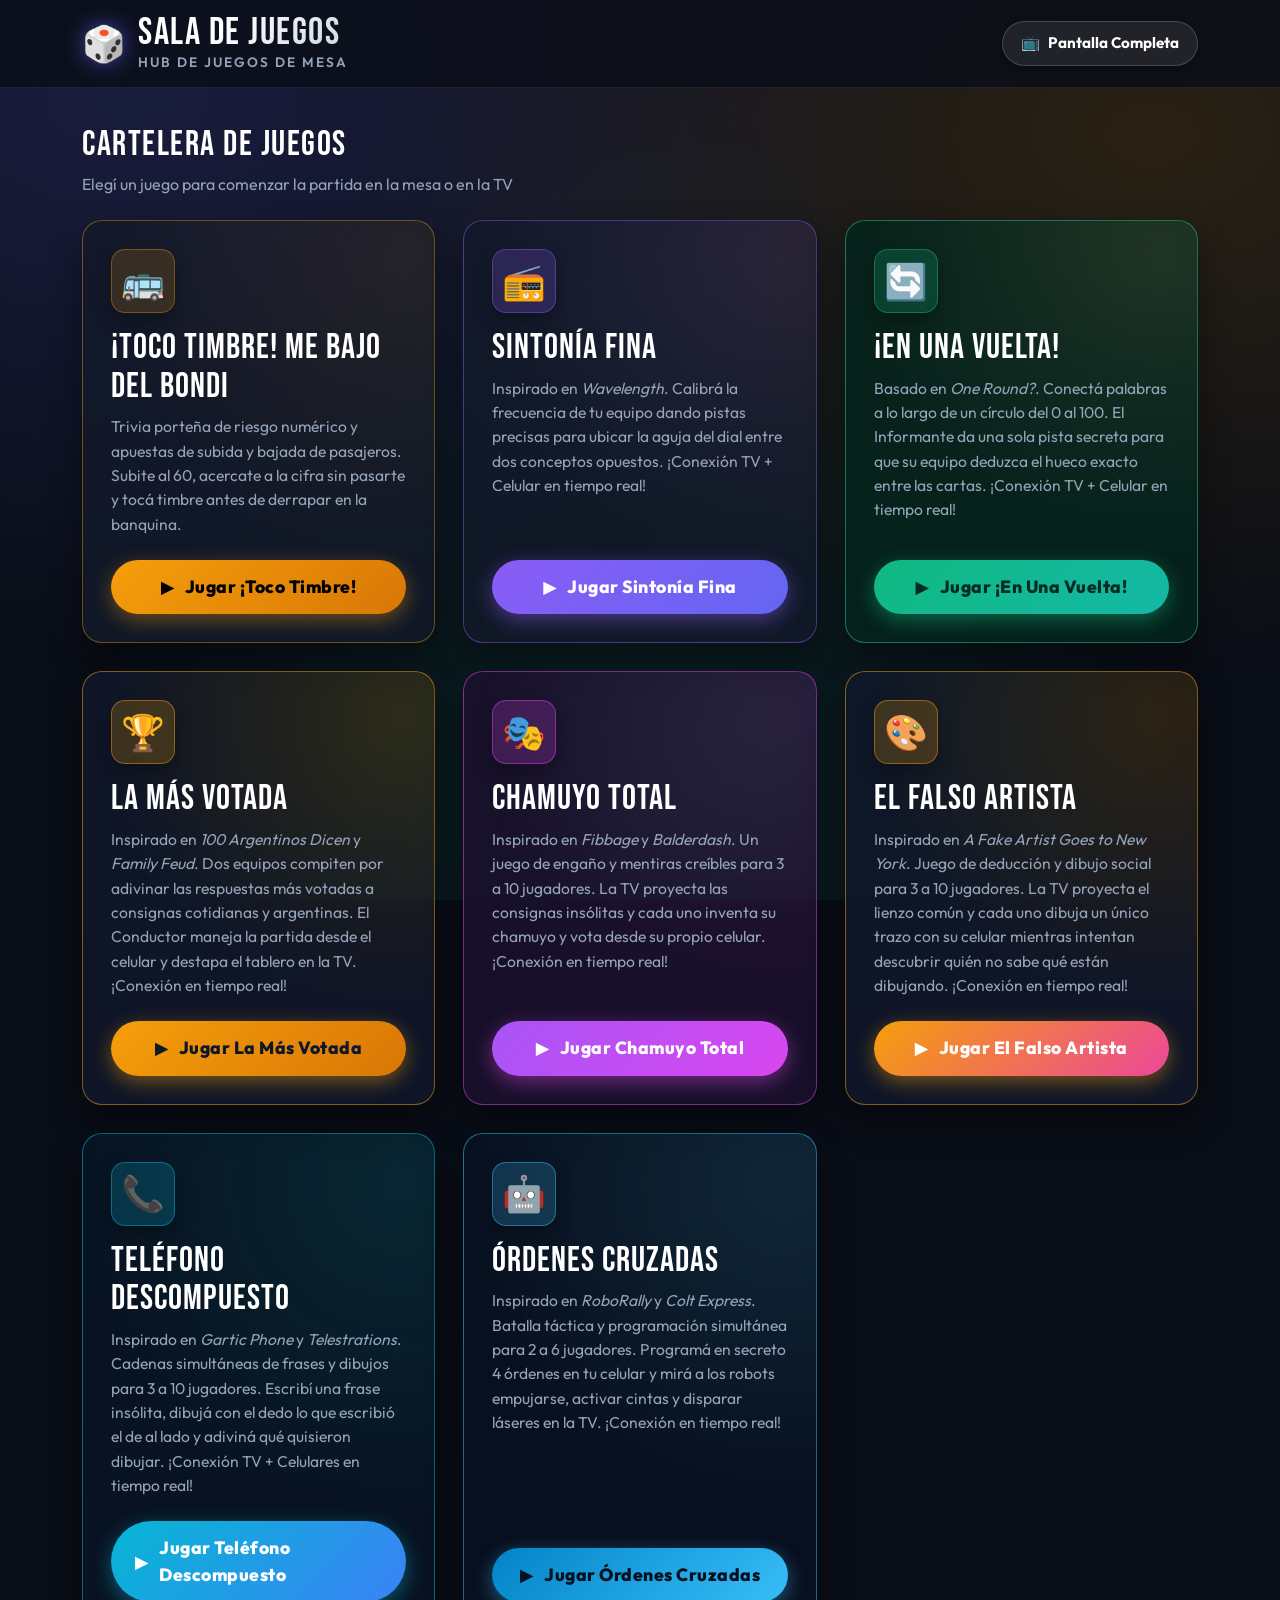
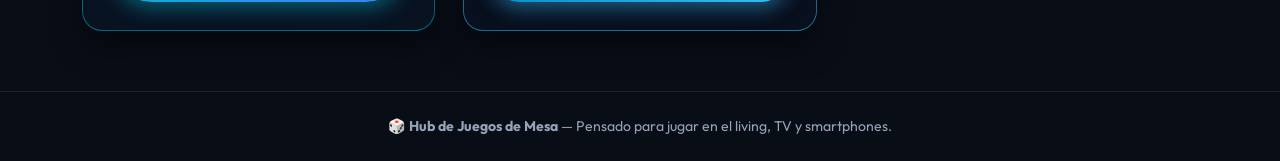
==== commit 0f1b2ab5: "Agregar juego de estrategia multi-celular Ordenes Cruzadas en HubGames" ====
--- a/index.html
+++ b/index.html
@@ -207,6 +207,28 @@
             <a href="telefono-descompuesto/index.html" class="btn-game-action btn-play-primary" style="background: linear-gradient(135deg, #06b6d4, #3b82f6); color: #ffffff; font-weight: 800; box-shadow: 0 6px 20px rgba(6, 182, 212, 0.45);">
               <span>▶️</span>
               <span>Jugar Teléfono Descompuesto</span>
+            </a>
+          </div>
+        </article>
+
+        <!-- TARJETA 8 (ACTIVO): ÓRDENES CRUZADAS -->
+        <article class="game-card card-active" style="border-color: rgba(56, 189, 248, 0.5); background: radial-gradient(circle at 90% 10%, rgba(56, 189, 248, 0.15) 0%, rgba(8, 16, 32, 0.88) 60%);">
+          <div class="game-card-top">
+            <div class="game-icon-badge" style="background: rgba(56, 189, 248, 0.2); border-color: rgba(56, 189, 248, 0.45);">
+              🤖
+            </div>
+          </div>
+
+          <h3 class="game-title">ÓRDENES CRUZADAS</h3>
+
+          <p class="game-desc">
+            Inspirado en <em>RoboRally</em> y <em>Colt Express</em>. Batalla táctica y programación simultánea para 2 a 6 jugadores. Programá en secreto 4 órdenes en tu celular y mirá a los robots empujarse, activar cintas y disparar láseres en la TV. ¡Conexión en tiempo real!
+          </p>
+
+          <div class="mt-auto">
+            <a href="ordenes-cruzadas/index.html" class="btn-game-action btn-play-primary" style="background: linear-gradient(135deg, #0284c7, #38bdf8); color: #04101e; font-weight: 800; box-shadow: 0 6px 20px rgba(56, 189, 248, 0.45);">
+              <span>▶️</span>
+              <span>Jugar Órdenes Cruzadas</span>
             </a>
           </div>
         </article>
